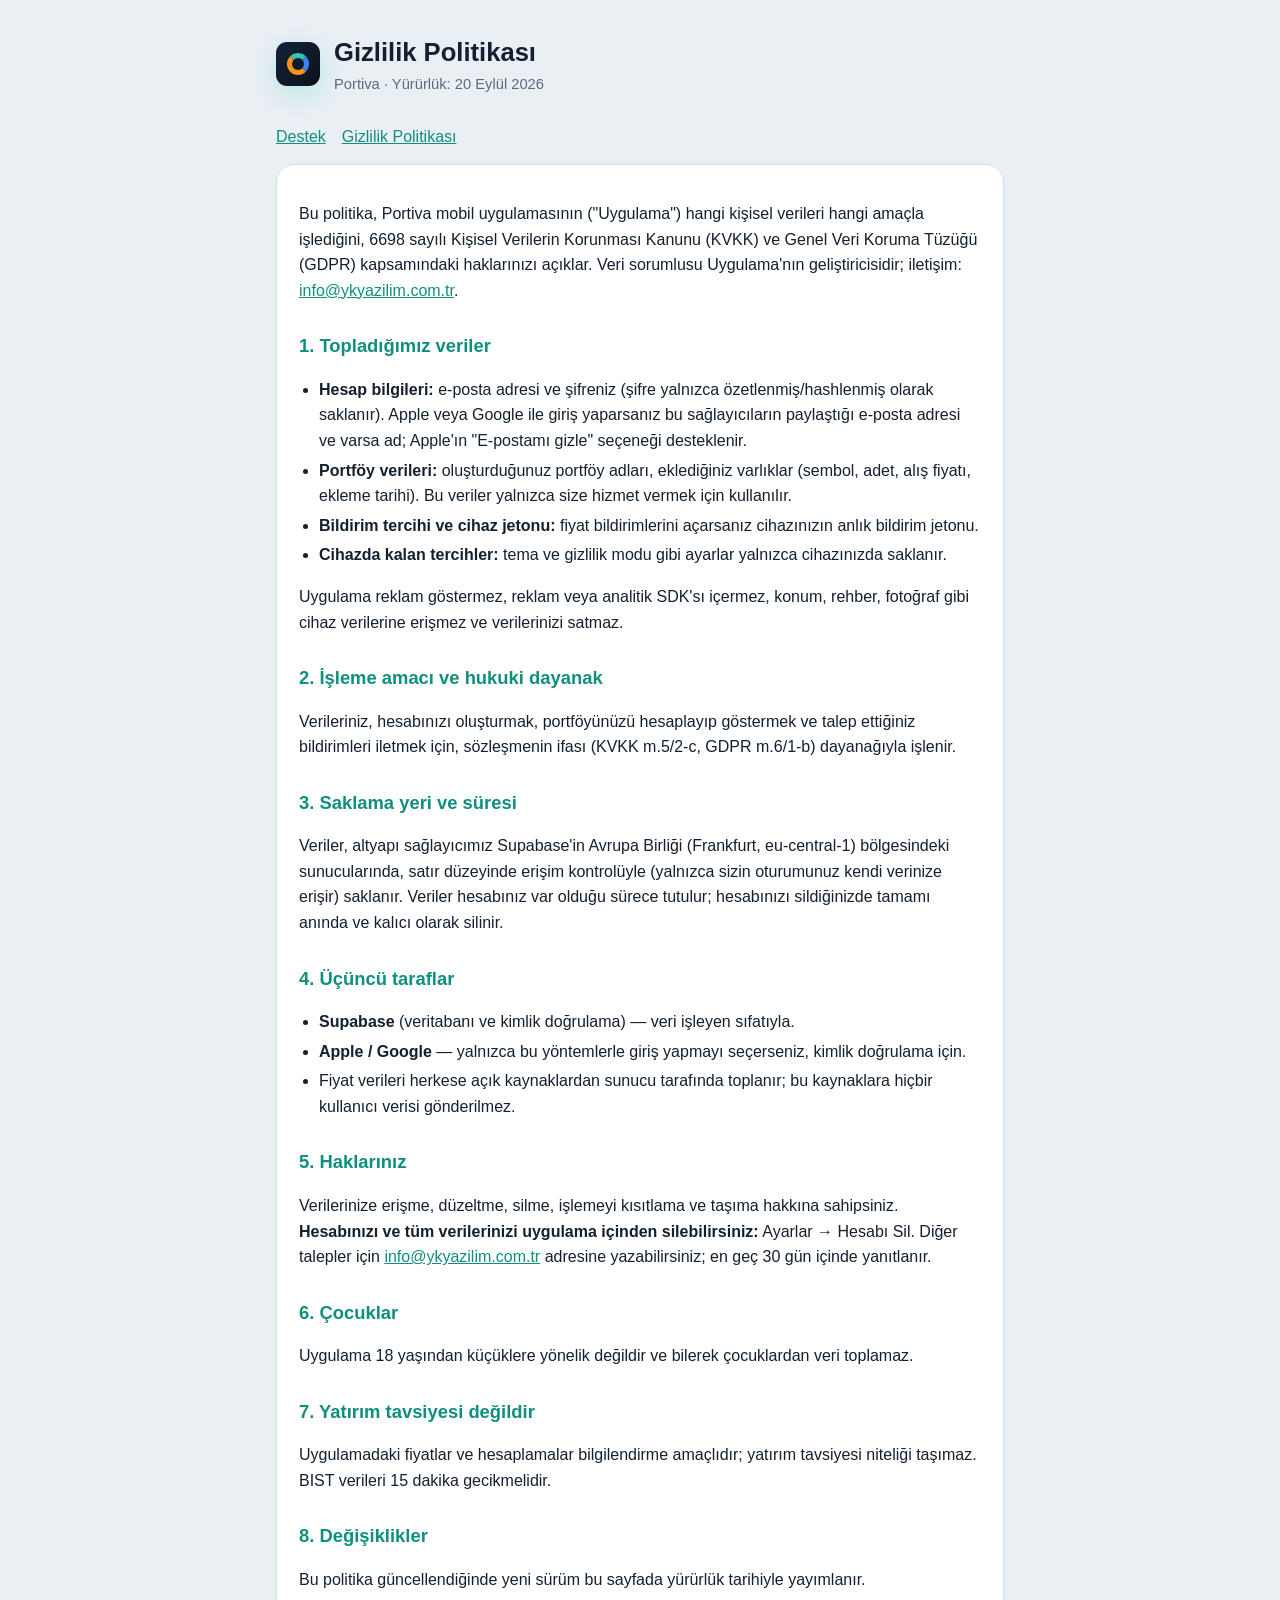
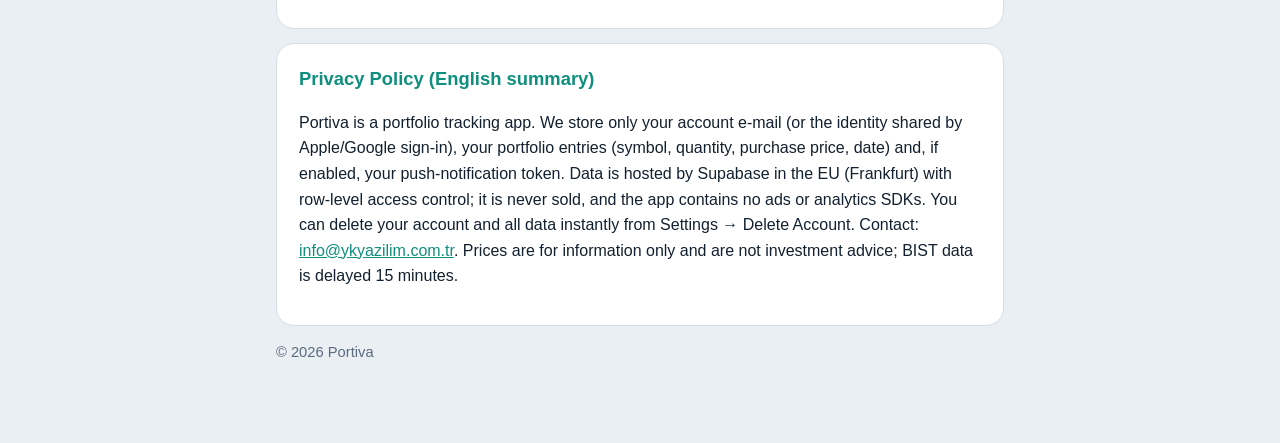
==== gizlilik.html @ 63645565 "Portiva destek ve gizlilik politikası sayfaları" ====
<!doctype html><html lang="tr"><head><meta charset="utf-8"><meta name="viewport" content="width=device-width,initial-scale=1">
<title>Portiva — Gizlilik Politikası</title><link rel="stylesheet" href="stil.css"></head><body><main>
<header><div class="logo"><span></span></div><div><h1>Gizlilik Politikası</h1><div class="soluk">Portiva · Yürürlük: 20 Eylül 2026</div></div></header>
<nav><a href="./">Destek</a><a href="gizlilik.html">Gizlilik Politikası</a></nav>
<div class="kart">
<p>Bu politika, Portiva mobil uygulamasının ("Uygulama") hangi kişisel verileri hangi amaçla işlediğini, 6698 sayılı Kişisel Verilerin Korunması Kanunu (KVKK) ve Genel Veri Koruma Tüzüğü (GDPR) kapsamındaki haklarınızı açıklar. Veri sorumlusu Uygulama'nın geliştiricisidir; iletişim: <a href="mailto:info@ykyazilim.com.tr">info@ykyazilim.com.tr</a>.</p>

<h2>1. Topladığımız veriler</h2>
<ul>
<li><strong>Hesap bilgileri:</strong> e-posta adresi ve şifreniz (şifre yalnızca özetlenmiş/hashlenmiş olarak saklanır). Apple veya Google ile giriş yaparsanız bu sağlayıcıların paylaştığı e-posta adresi ve varsa ad; Apple'ın "E-postamı gizle" seçeneği desteklenir.</li>
<li><strong>Portföy verileri:</strong> oluşturduğunuz portföy adları, eklediğiniz varlıklar (sembol, adet, alış fiyatı, ekleme tarihi). Bu veriler yalnızca size hizmet vermek için kullanılır.</li>
<li><strong>Bildirim tercihi ve cihaz jetonu:</strong> fiyat bildirimlerini açarsanız cihazınızın anlık bildirim jetonu.</li>
<li><strong>Cihazda kalan tercihler:</strong> tema ve gizlilik modu gibi ayarlar yalnızca cihazınızda saklanır.</li>
</ul>
<p>Uygulama reklam göstermez, reklam veya analitik SDK'sı içermez, konum, rehber, fotoğraf gibi cihaz verilerine erişmez ve verilerinizi satmaz.</p>

<h2>2. İşleme amacı ve hukuki dayanak</h2>
<p>Verileriniz, hesabınızı oluşturmak, portföyünüzü hesaplayıp göstermek ve talep ettiğiniz bildirimleri iletmek için, sözleşmenin ifası (KVKK m.5/2-c, GDPR m.6/1-b) dayanağıyla işlenir.</p>

<h2>3. Saklama yeri ve süresi</h2>
<p>Veriler, altyapı sağlayıcımız Supabase'in Avrupa Birliği (Frankfurt, eu-central-1) bölgesindeki sunucularında, satır düzeyinde erişim kontrolüyle (yalnızca sizin oturumunuz kendi verinize erişir) saklanır. Veriler hesabınız var olduğu sürece tutulur; hesabınızı sildiğinizde tamamı anında ve kalıcı olarak silinir.</p>

<h2>4. Üçüncü taraflar</h2>
<ul>
<li><strong>Supabase</strong> (veritabanı ve kimlik doğrulama) — veri işleyen sıfatıyla.</li>
<li><strong>Apple / Google</strong> — yalnızca bu yöntemlerle giriş yapmayı seçerseniz, kimlik doğrulama için.</li>
<li>Fiyat verileri herkese açık kaynaklardan sunucu tarafında toplanır; bu kaynaklara hiçbir kullanıcı verisi gönderilmez.</li>
</ul>

<h2>5. Haklarınız</h2>
<p>Verilerinize erişme, düzeltme, silme, işlemeyi kısıtlama ve taşıma hakkına sahipsiniz. <strong>Hesabınızı ve tüm verilerinizi uygulama içinden silebilirsiniz:</strong> Ayarlar → Hesabı Sil. Diğer talepler için <a href="mailto:info@ykyazilim.com.tr">info@ykyazilim.com.tr</a> adresine yazabilirsiniz; en geç 30 gün içinde yanıtlanır.</p>

<h2>6. Çocuklar</h2>
<p>Uygulama 18 yaşından küçüklere yönelik değildir ve bilerek çocuklardan veri toplamaz.</p>

<h2>7. Yatırım tavsiyesi değildir</h2>
<p>Uygulamadaki fiyatlar ve hesaplamalar bilgilendirme amaçlıdır; yatırım tavsiyesi niteliği taşımaz. BIST verileri 15 dakika gecikmelidir.</p>

<h2>8. Değişiklikler</h2>
<p>Bu politika güncellendiğinde yeni sürüm bu sayfada yürürlük tarihiyle yayımlanır.</p>
</div>

<div class="kart"><h2 style="margin-top:0">Privacy Policy (English summary)</h2>
<p>Portiva is a portfolio tracking app. We store only your account e-mail (or the identity shared by Apple/Google sign-in), your portfolio entries (symbol, quantity, purchase price, date) and, if enabled, your push-notification token. Data is hosted by Supabase in the EU (Frankfurt) with row-level access control; it is never sold, and the app contains no ads or analytics SDKs. You can delete your account and all data instantly from Settings → Delete Account. Contact: <a href="mailto:info@ykyazilim.com.tr">info@ykyazilim.com.tr</a>. Prices are for information only and are not investment advice; BIST data is delayed 15 minutes.</p></div>
<p class="soluk">© 2026 Portiva</p>
</main></body></html>
---- stil.css ----
:root{--zemin:#0B111A;--kart:#131E2E;--kenar:#22334A;--metin:#E8EEF5;--soluk:#93A3B8;--vurgu:#35C2AF}
@media (prefers-color-scheme: light){:root{--zemin:#EAEFF4;--kart:#FFFFFF;--kenar:#D5DDE6;--metin:#12202F;--soluk:#5B6B7F;--vurgu:#0F8F7E}}
*{box-sizing:border-box}body{margin:0;background:var(--zemin);color:var(--metin);font:16px/1.6 -apple-system,BlinkMacSystemFont,"Segoe UI",Roboto,sans-serif}
main{max-width:760px;margin:0 auto;padding:32px 16px 64px}
header{display:flex;align-items:center;gap:14px;margin-bottom:28px}
header .logo{width:44px;height:44px;border-radius:11px;background:linear-gradient(135deg,#13233A,#0B111A);display:grid;place-items:center;box-shadow:0 8px 24px rgba(45,212,191,.25)}
header .logo span{width:22px;height:22px;border-radius:50%;border:5px solid #F7931A;border-top-color:#35C2AF;border-right-color:#3B82F6;display:block}
h1{font-size:1.6rem;margin:0}h2{font-size:1.15rem;margin:28px 0 8px;color:var(--vurgu)}
.kart{background:var(--kart);border:1px solid var(--kenar);border-radius:18px;padding:20px 22px;margin:14px 0}
a{color:var(--vurgu)}.soluk{color:var(--soluk);font-size:.92rem}ul{padding-left:20px}li{margin:4px 0}
nav a{margin-right:16px}
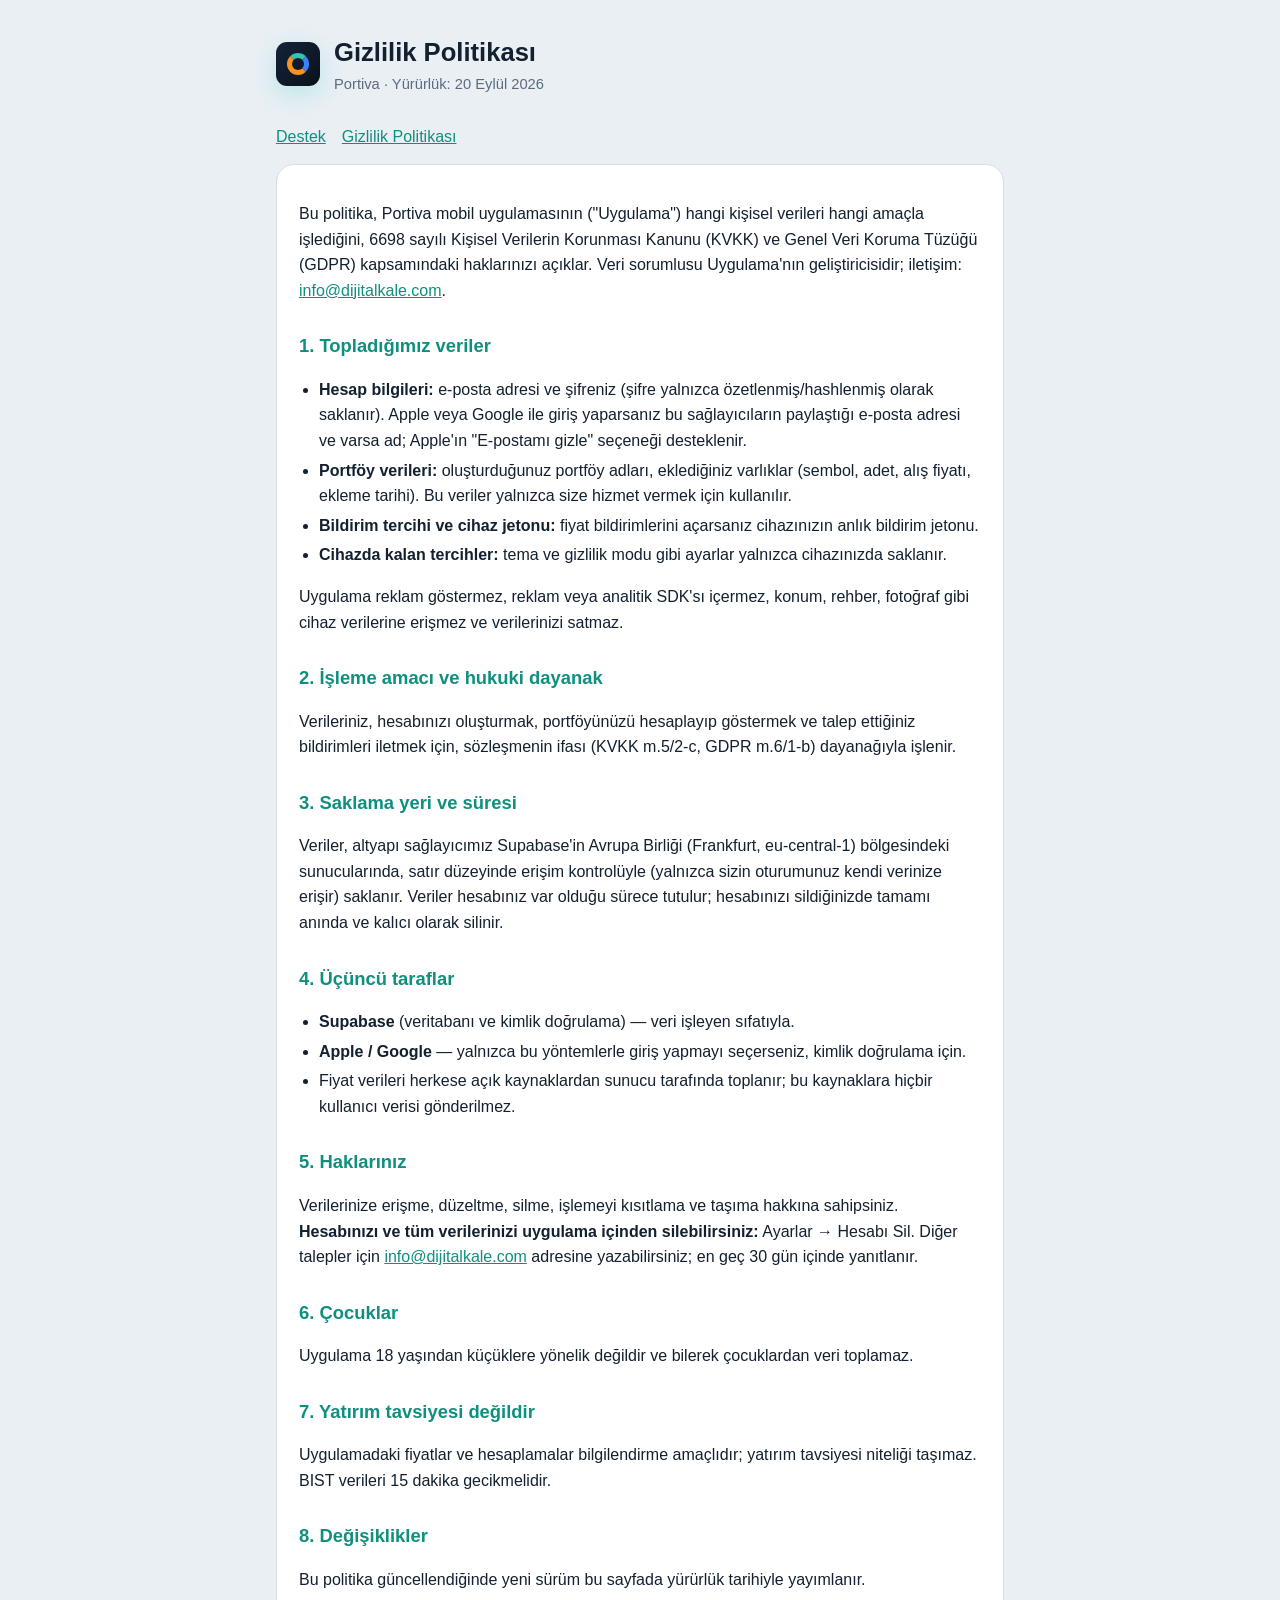
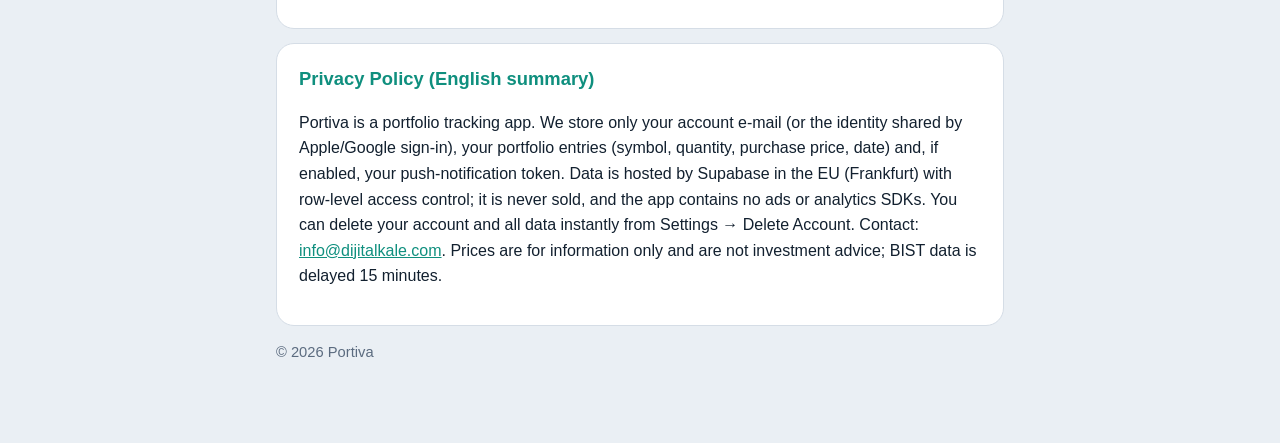
==== commit 31b1c1d9: "İletişim adresi: info@dijitalkale.com" ====
--- a/gizlilik.html
+++ b/gizlilik.html
@@ -3,7 +3,7 @@
 <header><div class="logo"><span></span></div><div><h1>Gizlilik Politikası</h1><div class="soluk">Portiva · Yürürlük: 20 Eylül 2026</div></div></header>
 <nav><a href="./">Destek</a><a href="gizlilik.html">Gizlilik Politikası</a></nav>
 <div class="kart">
-<p>Bu politika, Portiva mobil uygulamasının ("Uygulama") hangi kişisel verileri hangi amaçla işlediğini, 6698 sayılı Kişisel Verilerin Korunması Kanunu (KVKK) ve Genel Veri Koruma Tüzüğü (GDPR) kapsamındaki haklarınızı açıklar. Veri sorumlusu Uygulama'nın geliştiricisidir; iletişim: <a href="mailto:info@ykyazilim.com.tr">info@ykyazilim.com.tr</a>.</p>
+<p>Bu politika, Portiva mobil uygulamasının ("Uygulama") hangi kişisel verileri hangi amaçla işlediğini, 6698 sayılı Kişisel Verilerin Korunması Kanunu (KVKK) ve Genel Veri Koruma Tüzüğü (GDPR) kapsamındaki haklarınızı açıklar. Veri sorumlusu Uygulama'nın geliştiricisidir; iletişim: <a href="mailto:info@dijitalkale.com">info@dijitalkale.com</a>.</p>
 
 <h2>1. Topladığımız veriler</h2>
 <ul>
@@ -28,7 +28,7 @@
 </ul>
 
 <h2>5. Haklarınız</h2>
-<p>Verilerinize erişme, düzeltme, silme, işlemeyi kısıtlama ve taşıma hakkına sahipsiniz. <strong>Hesabınızı ve tüm verilerinizi uygulama içinden silebilirsiniz:</strong> Ayarlar → Hesabı Sil. Diğer talepler için <a href="mailto:info@ykyazilim.com.tr">info@ykyazilim.com.tr</a> adresine yazabilirsiniz; en geç 30 gün içinde yanıtlanır.</p>
+<p>Verilerinize erişme, düzeltme, silme, işlemeyi kısıtlama ve taşıma hakkına sahipsiniz. <strong>Hesabınızı ve tüm verilerinizi uygulama içinden silebilirsiniz:</strong> Ayarlar → Hesabı Sil. Diğer talepler için <a href="mailto:info@dijitalkale.com">info@dijitalkale.com</a> adresine yazabilirsiniz; en geç 30 gün içinde yanıtlanır.</p>
 
 <h2>6. Çocuklar</h2>
 <p>Uygulama 18 yaşından küçüklere yönelik değildir ve bilerek çocuklardan veri toplamaz.</p>
@@ -41,6 +41,6 @@
 </div>
 
 <div class="kart"><h2 style="margin-top:0">Privacy Policy (English summary)</h2>
-<p>Portiva is a portfolio tracking app. We store only your account e-mail (or the identity shared by Apple/Google sign-in), your portfolio entries (symbol, quantity, purchase price, date) and, if enabled, your push-notification token. Data is hosted by Supabase in the EU (Frankfurt) with row-level access control; it is never sold, and the app contains no ads or analytics SDKs. You can delete your account and all data instantly from Settings → Delete Account. Contact: <a href="mailto:info@ykyazilim.com.tr">info@ykyazilim.com.tr</a>. Prices are for information only and are not investment advice; BIST data is delayed 15 minutes.</p></div>
+<p>Portiva is a portfolio tracking app. We store only your account e-mail (or the identity shared by Apple/Google sign-in), your portfolio entries (symbol, quantity, purchase price, date) and, if enabled, your push-notification token. Data is hosted by Supabase in the EU (Frankfurt) with row-level access control; it is never sold, and the app contains no ads or analytics SDKs. You can delete your account and all data instantly from Settings → Delete Account. Contact: <a href="mailto:info@dijitalkale.com">info@dijitalkale.com</a>. Prices are for information only and are not investment advice; BIST data is delayed 15 minutes.</p></div>
 <p class="soluk">© 2026 Portiva</p>
 </main></body></html>
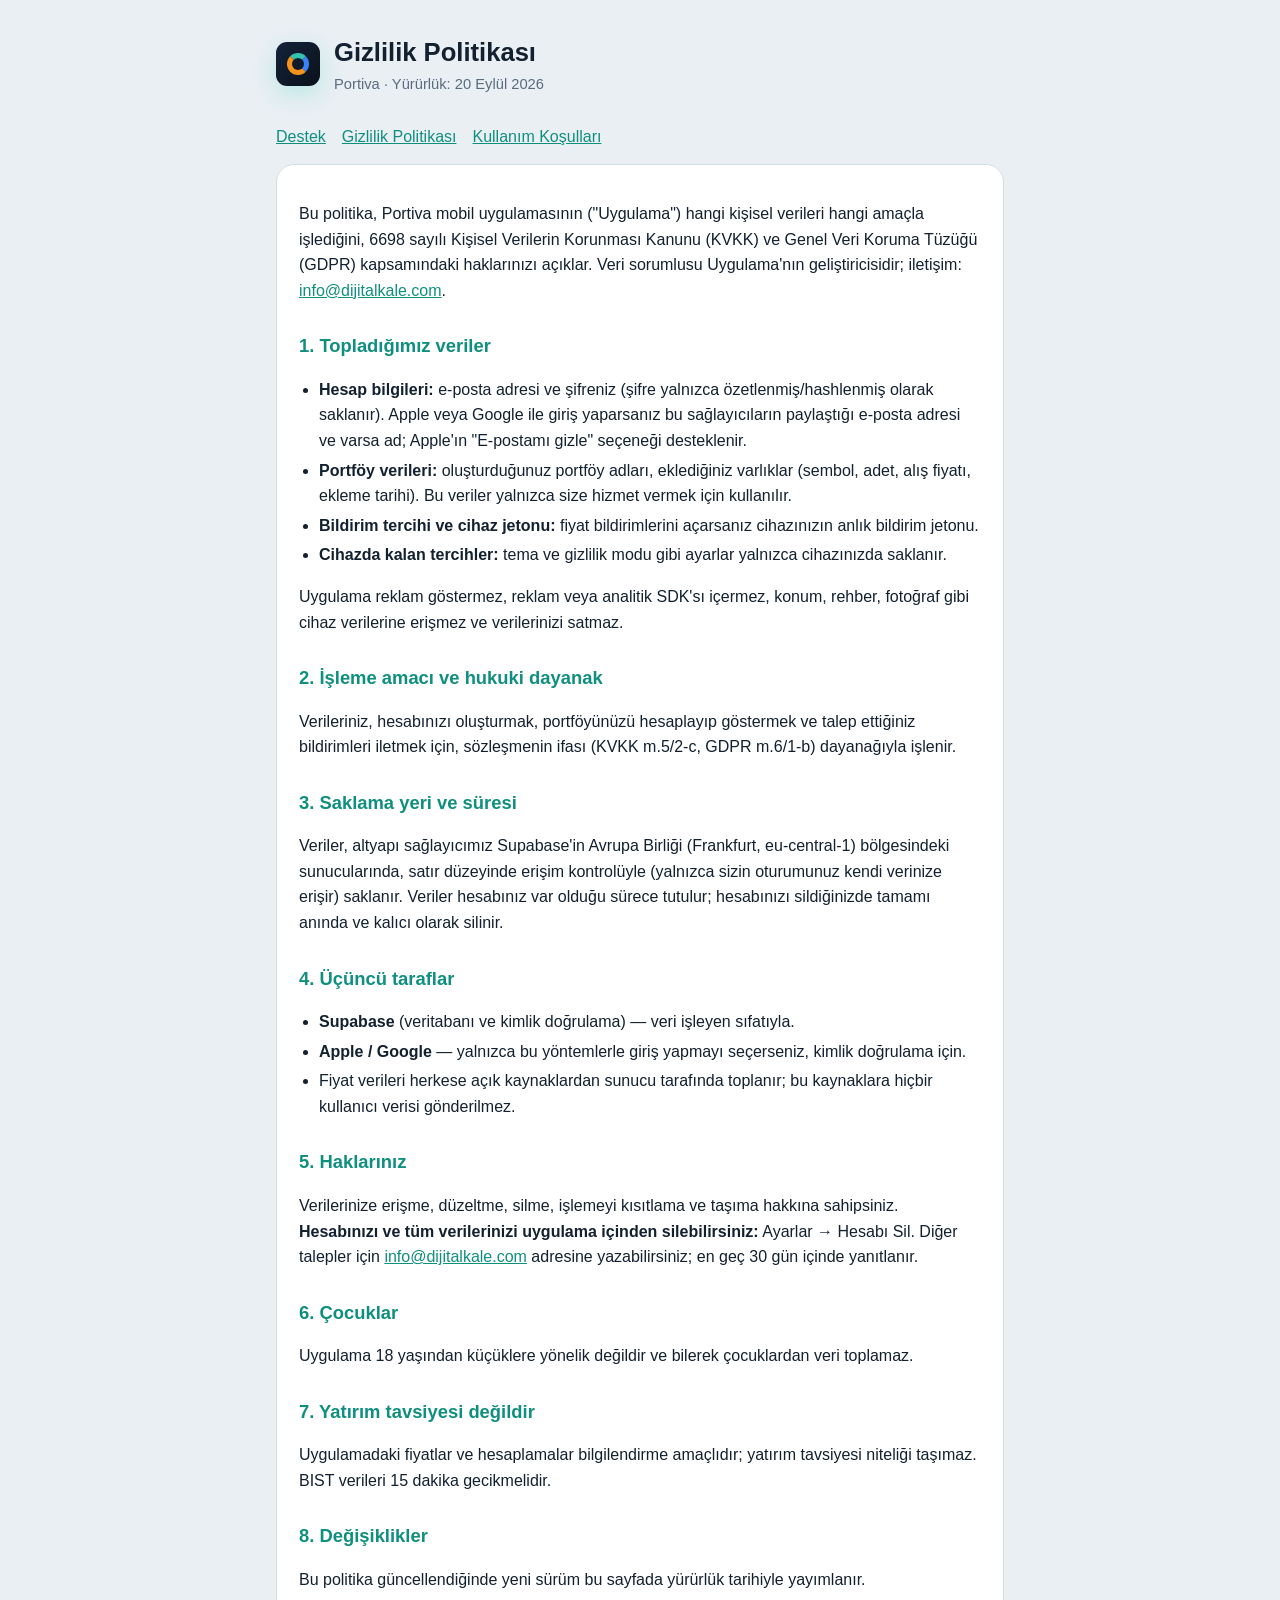
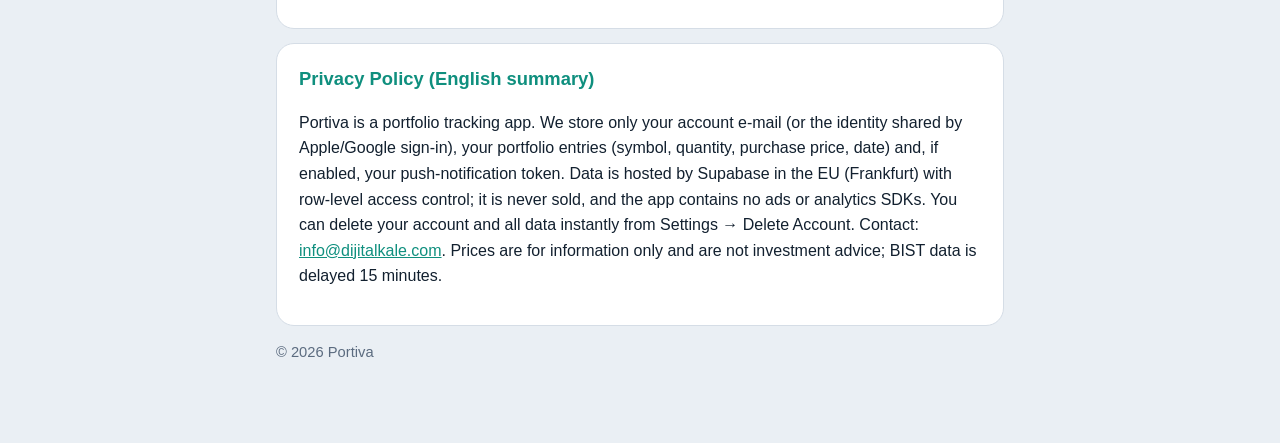
==== commit cec164e7: "Kullanım Koşulları sayfası (Premium abonelik şartları) + nav bağlantıları" ====
--- a/gizlilik.html
+++ b/gizlilik.html
@@ -1,7 +1,7 @@
 <!doctype html><html lang="tr"><head><meta charset="utf-8"><meta name="viewport" content="width=device-width,initial-scale=1">
 <title>Portiva — Gizlilik Politikası</title><link rel="stylesheet" href="stil.css"></head><body><main>
 <header><div class="logo"><span></span></div><div><h1>Gizlilik Politikası</h1><div class="soluk">Portiva · Yürürlük: 20 Eylül 2026</div></div></header>
-<nav><a href="./">Destek</a><a href="gizlilik.html">Gizlilik Politikası</a></nav>
+<nav><a href="./">Destek</a><a href="gizlilik.html">Gizlilik Politikası</a><a href="kullanim-kosullari.html">Kullanım Koşulları</a></nav>
 <div class="kart">
 <p>Bu politika, Portiva mobil uygulamasının ("Uygulama") hangi kişisel verileri hangi amaçla işlediğini, 6698 sayılı Kişisel Verilerin Korunması Kanunu (KVKK) ve Genel Veri Koruma Tüzüğü (GDPR) kapsamındaki haklarınızı açıklar. Veri sorumlusu Uygulama'nın geliştiricisidir; iletişim: <a href="mailto:info@dijitalkale.com">info@dijitalkale.com</a>.</p>
 
